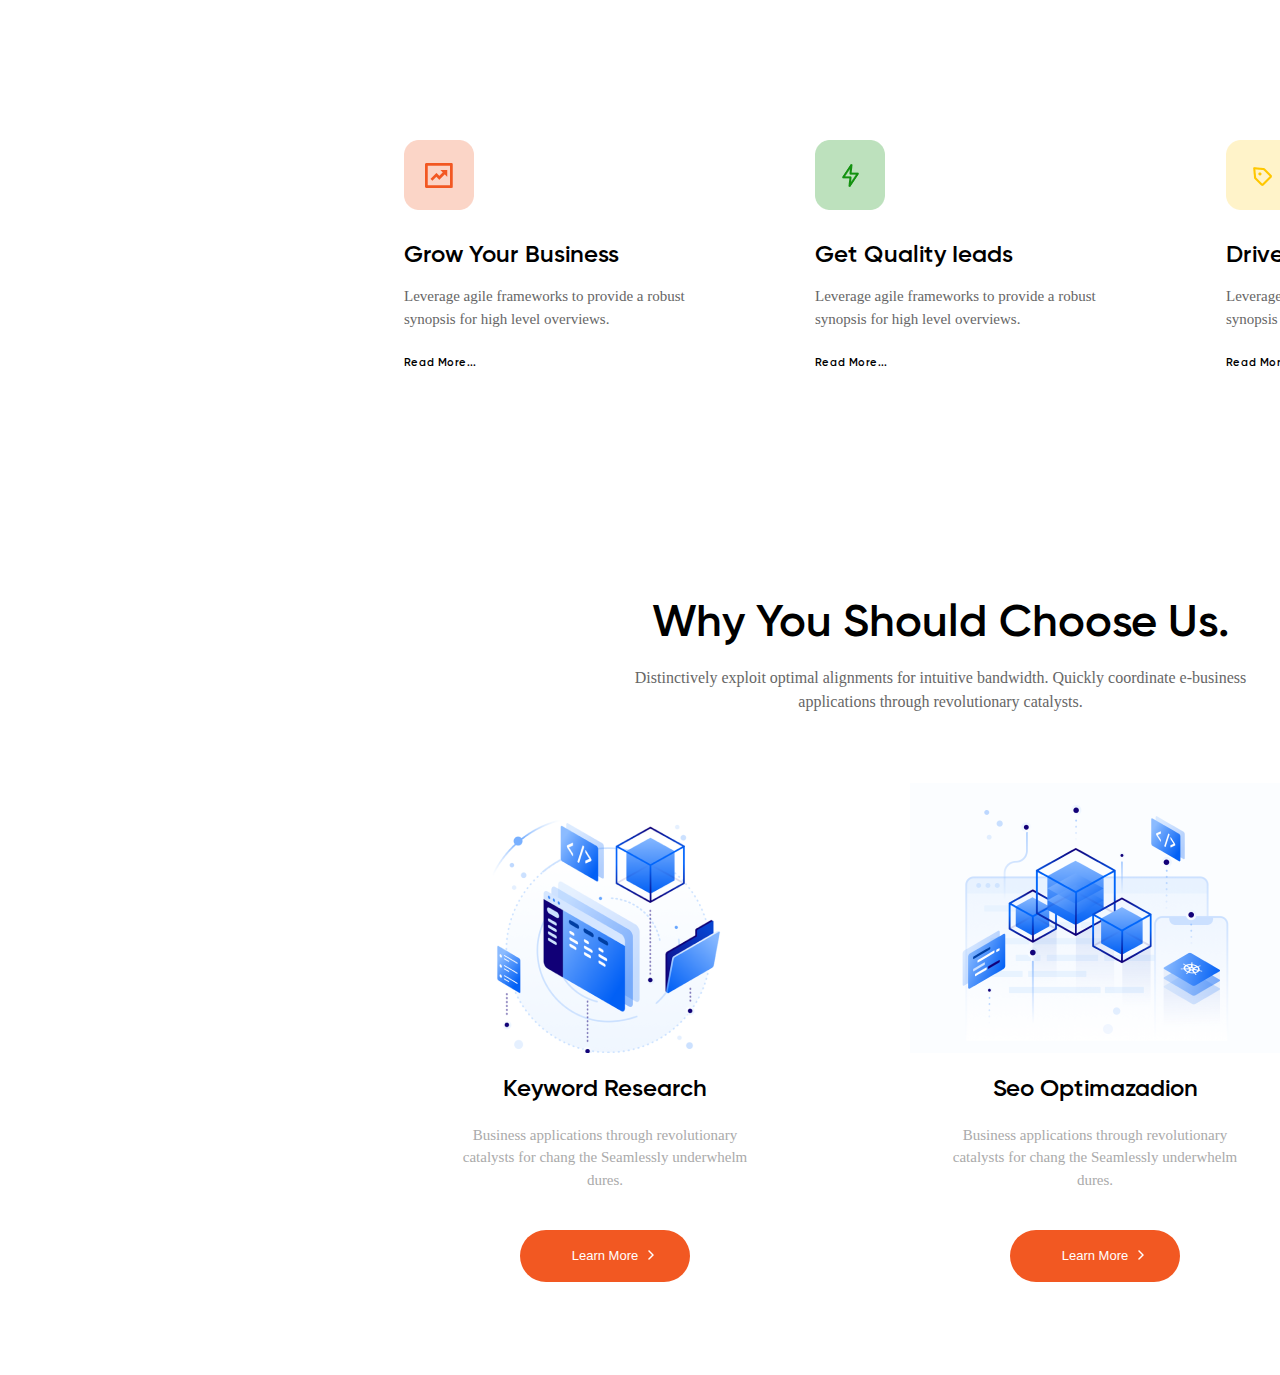
==== homework_5/index.html @ b62e7904 "complete" ====
<!DOCTYPE html>
<html lang="en">

<head>
    <meta charset="UTF-8">
    <meta name="viewport" content="width=device-width, initial-scale=1.0">
    <title>Document</title>
    <link rel="stylesheet" href="./assets/styles/style.css">
</head>

<body>
    <div class="features">
        <div class="features-item">
            <img src="./assets/pic/icon01.png">
            <h1 class="features-title">Grow Your Business</h1>
            <p class="features-text">Leverage agile frameworks to provide a robust synopsis for high level overviews.
            </p>
            <button class="features-button">Read More...</button>
        </div>

        <div class="features-item">
            <img src="./assets/pic/icon02.png">
            <h1 class="features-title">Get Quality Ieads</h1>
            <p class="features-text">Leverage agile frameworks to provide a robust synopsis for high level overviews.
            </p>
            <button class="features-button">Read More...</button>
        </div>

        <div class="features-item">
            <img src="./assets/pic/icon03.png">
            <h1 class="features-title">Drive More Sales</h1>
            <p class="features-text">Leverage agile frameworks to provide a robust synopsis for high level overviews.
            </p>
            <button class="features-button">Read More...</button>
        </div>
    </div>

    <section>
        <h3 class="services-header-title">Why You Should Choose Us.</h3>
        <p class="services-header-text">Distinctively exploit optimal alignments for intuitive bandwidth. Quickly coordinate
            e-business
            applications through revolutionary catalysts.</p>
    </section>

    <section class="top-services">
        <div class="services-item">
            <img src="./assets/pic/illustration.png">
            <h3 class="services-title">Keyword Research</h3>
            <p class="services-text">Business applications through revolutionary catalysts for chang the Seamlessly
                underwhelm dures.</p>
            <div class="services-button">
                <button class="button-text">Learn More</button>
                <img src="./assets/pic/icon.png">
            </div>
        </div>

        <div class="services-item">
            <img src="./assets/pic/illustration 2.png">
            <h3 class="services-title">Seo Optimazadion</h3>
            <p class="services-text">Business applications through revolutionary catalysts for chang the Seamlessly
                underwhelm dures.</p>
            <div class="services-button">
                <button class="button-text">Learn More</button>
                <img src="./assets/pic/icon.png">
            </div>
                
        </div>

        <div class="services-item">
            <img src="./assets/pic/illustration 3.png">
            <h3 class="services-title">Social Marketing</h3>
            <p class="services-text">Business applications through revolutionary catalysts for chang the Seamlessly
                underwhelm dures.</p>
            <div class="services-button">
                <button class="button-text">Learn More</button>
                <img src="./assets/pic/icon.png">
            </div>
        </div>
    </section>
</body>

</html>
---- homework_5/assets/styles/style.css ----
@font-face {
    font-family: 'Gilroy-Bold';
    src: url(../fonts/gilroy-bold.ttf);
}
@font-face {
    font-family: 'Gilroy-Bold';
    src: url(../fonts/gilroy-medium.ttf);
}
@font-face {
    font-family: 'Gilroy-Bold';
    src: url(../fonts/gilroy-regular.ttf);
}
@font-face {
    font-family: 'Gilroy-Bold';
    src: url(../fonts/gilroy-semibold.ttf);
}

body {
    margin: 0;
    width: 1926px;
}

html {
    font-family: 'Gilroy-Bold';
}

.features {
    margin-top: 105px;
    margin-left: 364px;
    margin-right: 359px;
    display: grid;
    grid-template-columns: repeat(3, 1fr);
    gap: 30px;
}

.features-item {
    padding: 35px 31px 30px 40px;
}

.features-title {
    margin-top: 25px;
    color: #000;
    font-size: 24px;
    font-weight: 400;
    line-height: normal;
}

.features-text {
    margin: 17px auto 0;
    color: #666;
    font-family: 'Gilroy-Regular';
    font-size: 15px;
    font-weight: 400;
    line-height: 150%; /* 22.5px */
}

.features-button {
    margin-top: 25px;
    margin-bottom: 0;
    border: 0;
    padding: 0;
    font-family: 'Gilroy-Bold';
    background-color: #fff;
    color: #000;
    font-size: 11px;
    font-weight: 400;
    line-height: 150%; /* 16.5px */
}

section {
    width: 1881px;
    display: flex;
    flex-direction: column;
    align-items: center;
}

.services-header-title {
    margin-top: 192px;
    margin-bottom: 0;
    color: #000;
    font-size: 45px;
    font-weight: 400;
    line-height: normal;
}

.services-header-text {
    width: 682px;
    margin: 19px 0 0;
    text-align: center;
    color: #666;
    font-family: Gilroy-Regular;
    font-size: 16px;
    font-weight: 400;
    line-height: 150%; /* 24px */
}

.top-services {
    width: 1440px;
    margin: 30px 223px 0 257px;
    display: grid;
    grid-template-columns: repeat(3, 1fr);
    padding: 24px 152px 43px 118px;
    gap: 30px;
}

.services-item {
    display: flex;
    flex-direction: column;
    align-items: center;
    padding: 15px 30px 50px;
}

.services-title {
    margin: 20px 0 0 0;
    color: #000;
    font-size: 24px;
    font-weight: 400;
    line-height: normal;
}

.services-text {
    margin: 22px 0 0 0;
    width: 310px;
    color: #AAA;
    text-align: center;
    font-family: Gilroy-Regular;
    font-size: 15px;
    font-weight: 400;
    line-height: 150%; /* 22.5px */
}

.services-button {
    margin-top: 39px;
    background-color: rgba(242, 88, 34, 1);
    border-radius: 50px;
    padding: 15px 36px 15px 46px;
}

.button-text {
    margin: 0;
    border: none;
    background-color: rgba(242, 88, 34, 1);
    color: #FFF;
    text-align: center;
    font-size: 13px;
    font-weight: 400;
    line-height: 150%; /* 19.5px */
}
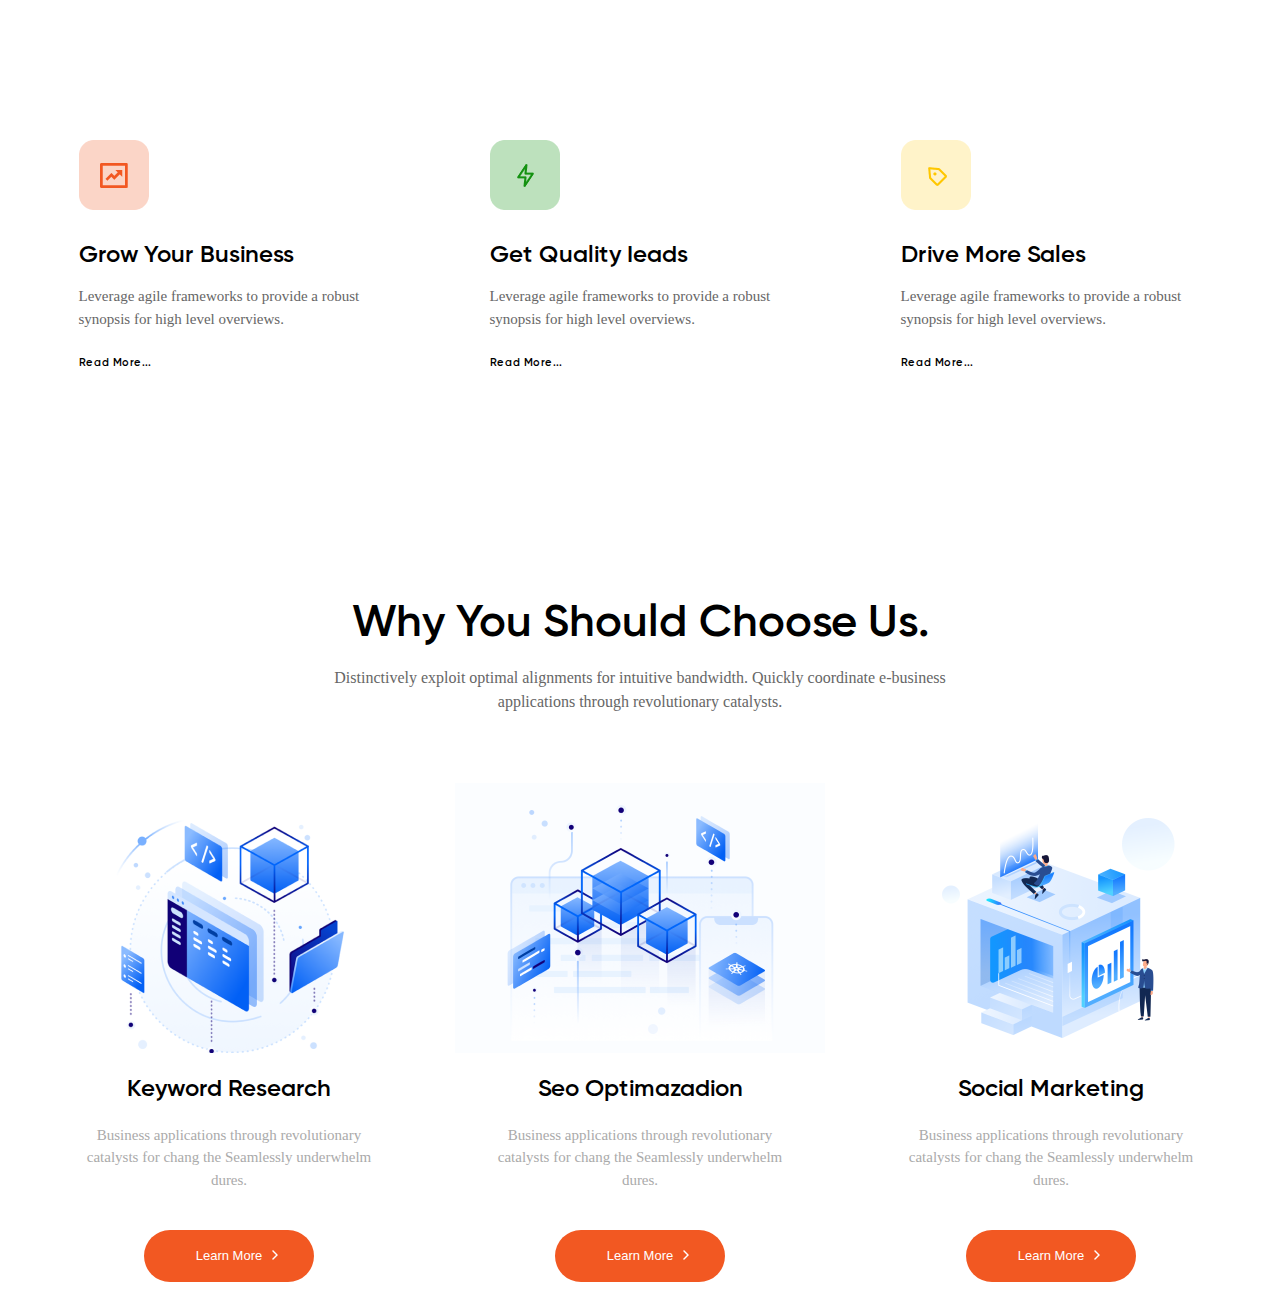
==== commit 580bbee4: "fixed" ====
--- a/homework_5/index.html
+++ b/homework_5/index.html
@@ -9,7 +9,7 @@
 </head>
 
 <body>
-    <div class="features">
+    <section class="features container">
         <div class="features-item">
             <img src="./assets/pic/icon01.png">
             <h1 class="features-title">Grow Your Business</h1>
@@ -33,47 +33,48 @@
             </p>
             <button class="features-button">Read More...</button>
         </div>
-    </div>
-
-    <section>
-        <h3 class="services-header-title">Why You Should Choose Us.</h3>
-        <p class="services-header-text">Distinctively exploit optimal alignments for intuitive bandwidth. Quickly coordinate
-            e-business
-            applications through revolutionary catalysts.</p>
     </section>
 
-    <section class="top-services">
-        <div class="services-item">
-            <img src="./assets/pic/illustration.png">
-            <h3 class="services-title">Keyword Research</h3>
-            <p class="services-text">Business applications through revolutionary catalysts for chang the Seamlessly
-                underwhelm dures.</p>
-            <div class="services-button">
-                <button class="button-text">Learn More</button>
-                <img src="./assets/pic/icon.png">
-            </div>
+    <section class="services container">
+        <div class="header-services">
+            <h3 class="services-header-title">Why You Should Choose Us.</h3>
+            <p class="services-header-text">Distinctively exploit optimal alignments for intuitive bandwidth. Quickly coordinate
+                e-business applications through revolutionary catalysts.</p>
         </div>
 
-        <div class="services-item">
-            <img src="./assets/pic/illustration 2.png">
-            <h3 class="services-title">Seo Optimazadion</h3>
-            <p class="services-text">Business applications through revolutionary catalysts for chang the Seamlessly
-                underwhelm dures.</p>
-            <div class="services-button">
-                <button class="button-text">Learn More</button>
-                <img src="./assets/pic/icon.png">
+        <div class="top-services">
+            <div class="services-item">
+                <img src="./assets/pic/illustration.png">
+                <h3 class="services-title">Keyword Research</h3>
+                <p class="services-text">Business applications through revolutionary catalysts for chang the Seamlessly
+                    underwhelm dures.</p>
+                <div class="services-button">
+                    <button class="button-text">Learn More</button>
+                    <img src="./assets/pic/icon.png">
+                </div>
             </div>
-                
-        </div>
 
-        <div class="services-item">
-            <img src="./assets/pic/illustration 3.png">
-            <h3 class="services-title">Social Marketing</h3>
-            <p class="services-text">Business applications through revolutionary catalysts for chang the Seamlessly
-                underwhelm dures.</p>
-            <div class="services-button">
-                <button class="button-text">Learn More</button>
-                <img src="./assets/pic/icon.png">
+            <div class="services-item">
+                <img src="./assets/pic/illustration 2.png">
+                <h3 class="services-title">Seo Optimazadion</h3>
+                <p class="services-text">Business applications through revolutionary catalysts for chang the Seamlessly
+                    underwhelm dures.</p>
+                <div class="services-button">
+                    <button class="button-text">Learn More</button>
+                    <img src="./assets/pic/icon.png">
+                </div>
+                    
+            </div>
+
+            <div class="services-item">
+                <img src="./assets/pic/illustration 3.png">
+                <h3 class="services-title">Social Marketing</h3>
+                <p class="services-text">Business applications through revolutionary catalysts for chang the Seamlessly
+                    underwhelm dures.</p>
+                <div class="services-button">
+                    <button class="button-text">Learn More</button>
+                    <img src="./assets/pic/icon.png">
+                </div>
             </div>
         </div>
     </section>
--- a/homework_5/assets/styles/style.css
+++ b/homework_5/assets/styles/style.css
@@ -17,17 +17,20 @@
 
 body {
     margin: 0;
-    width: 1926px;
 }
 
 html {
     font-family: 'Gilroy-Bold';
 }
 
+.container {
+    width: 1203px;
+    margin-left: auto;
+    margin-right: auto;
+}
+
 .features {
-    margin-top: 105px;
-    margin-left: 364px;
-    margin-right: 359px;
+    margin: 105px auto 0;
     display: grid;
     grid-template-columns: repeat(3, 1fr);
     gap: 30px;
@@ -39,6 +42,7 @@
 
 .features-title {
     margin-top: 25px;
+    margin-bottom: 0;
     color: #000;
     font-size: 24px;
     font-weight: 400;
@@ -67,16 +71,14 @@
     line-height: 150%; /* 16.5px */
 }
 
-section {
-    width: 1881px;
+.header-services {
     display: flex;
     flex-direction: column;
     align-items: center;
 }
 
 .services-header-title {
-    margin-top: 192px;
-    margin-bottom: 0;
+    margin: 192px auto 0;
     color: #000;
     font-size: 45px;
     font-weight: 400;
@@ -85,7 +87,7 @@
 
 .services-header-text {
     width: 682px;
-    margin: 19px 0 0;
+    margin: 19px auto 0;
     text-align: center;
     color: #666;
     font-family: Gilroy-Regular;
@@ -95,19 +97,18 @@
 }
 
 .top-services {
-    width: 1440px;
-    margin: 30px 223px 0 257px;
+    margin: 30px auto;
     display: grid;
     grid-template-columns: repeat(3, 1fr);
-    padding: 24px 152px 43px 118px;
-    gap: 30px;
+    padding-top: 24px;
+    grid-column-gap: 30px;
 }
 
 .services-item {
     display: flex;
     flex-direction: column;
     align-items: center;
-    padding: 15px 30px 50px;
+    padding-top: 15px;
 }
 
 .services-title {
